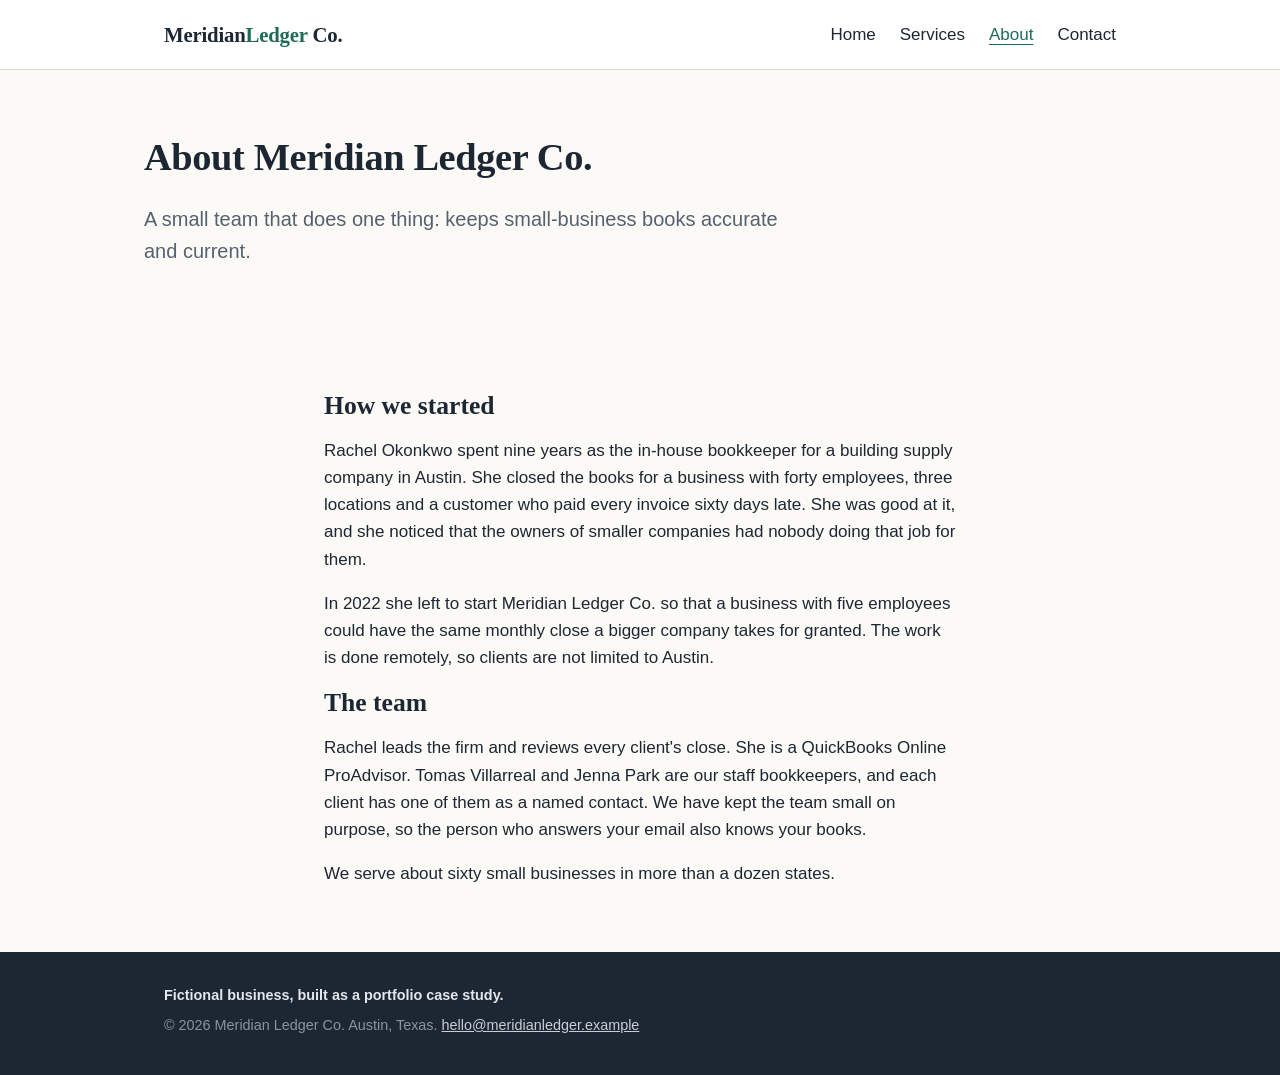
==== about.html @ feddd372 "Meridian Ledger Co. existing site (portfolio case study 3, fictional business) Co-Authored-By: Claud" ====
<!DOCTYPE html>
<html lang="en">
<head>
<meta charset="utf-8">
<meta name="viewport" content="width=device-width, initial-scale=1">
<title>About | Meridian Ledger Co.</title>
<meta name="description" content="Meridian Ledger Co. offers bookkeeping and tax services for small businesses.">
<link rel="stylesheet" href="style.css">
</head>
<body>
<a class="skip" href="#main">Skip to content</a>
<header class="site">
  <div class="wrap">
    <a class="brand" href="index.html">Meridian<span>Ledger</span> Co.</a>
    <nav aria-label="Main">
      <ul>
        <li><a href="index.html">Home</a></li>
        <li><a href="services.html">Services</a></li>
        <li><a href="about.html" aria-current="page">About</a></li>
        <li><a href="contact.html">Contact</a></li>
      </ul>
    </nav>
  </div>
</header>

<main id="main">
  <div class="wrap hero">
    <h1>About Meridian Ledger Co.</h1>
    <p class="lede">A small team that does one thing: keeps small-business books accurate and current.</p>
  </div>

  <section>
    <div class="wrap prose">
      <h2>How we started</h2>
      <p>Rachel Okonkwo spent nine years as the in-house bookkeeper for a building supply company in Austin. She closed the books for a business with forty employees, three locations and a customer who paid every invoice sixty days late. She was good at it, and she noticed that the owners of smaller companies had nobody doing that job for them.</p>
      <p>In 2022 she left to start Meridian Ledger Co. so that a business with five employees could have the same monthly close a bigger company takes for granted. The work is done remotely, so clients are not limited to Austin.</p>

      <h2>The team</h2>
      <p>Rachel leads the firm and reviews every client's close. She is a QuickBooks Online ProAdvisor. Tomas Villarreal and Jenna Park are our staff bookkeepers, and each client has one of them as a named contact. We have kept the team small on purpose, so the person who answers your email also knows your books.</p>
      <p>We serve about sixty small businesses in more than a dozen states.</p>
    </div>
  </section>
</main>

<footer class="site">
  <div class="wrap">
    <p class="disclosure">Fictional business, built as a portfolio case study.</p>
    <p>&copy; 2026 Meridian Ledger Co. Austin, Texas. <a href="mailto:hello@meridianledger.example">hello@meridianledger.example</a></p>
  </div>
</footer>
</body>
</html>
---- style.css ----
/* Meridian Ledger Co. site stylesheet. Plain hand-written CSS, no framework. */
:root {
  --ink: #1d2733;
  --muted: #566170;
  --paper: #fbfaf6;
  --rule: #ddd9cf;
  --green: #1f6b57;
  --green-dark: #17513f;
  --tint: #eef3ef;
  --faint: #8c93a0;
}

* { box-sizing: border-box; }

html { -webkit-text-size-adjust: 100%; }

body {
  margin: 0;
  font-family: -apple-system, BlinkMacSystemFont, "Segoe UI", Roboto, Helvetica, Arial, sans-serif;
  font-size: 1.0625rem;
  line-height: 1.6;
  color: var(--ink);
  background: var(--paper);
}

h1, h2, h3 { font-family: Georgia, "Times New Roman", serif; line-height: 1.2; margin: 0 0 0.6em; }
h1 { font-size: 2.4rem; letter-spacing: -0.01em; }
h2 { font-size: 1.6rem; }
h3 { font-size: 1.15rem; }

p { margin: 0 0 1em; }

a { color: var(--green); }
a:hover { color: var(--green-dark); }

.wrap { max-width: 62rem; margin: 0 auto; padding: 0 1.25rem; }

.skip { position: absolute; left: -999px; }
.skip:focus { left: 1rem; top: 1rem; background: #fff; padding: 0.5rem 0.75rem; z-index: 10; }

header.site { border-bottom: 1px solid var(--rule); background: #fff; }
header.site .wrap { display: flex; flex-wrap: wrap; align-items: center; justify-content: space-between; gap: 0.5rem 1.5rem; padding-top: 0.9rem; padding-bottom: 0.9rem; }

.brand { font-family: Georgia, serif; font-size: 1.3rem; font-weight: 700; color: var(--ink); text-decoration: none; letter-spacing: -0.01em; }
.brand span { color: var(--green); }

nav ul { list-style: none; margin: 0; padding: 0; display: flex; flex-wrap: wrap; gap: 0.25rem 1.5rem; }
nav a { color: var(--ink); text-decoration: none; padding: 0.4rem 0; display: inline-block; }
nav a:hover, nav a[aria-current="page"] { color: var(--green); text-decoration: underline; text-underline-offset: 4px; }

.hero { padding: 4rem 0 3.5rem; }
.hero p.lede { font-size: 1.25rem; max-width: 40rem; color: var(--muted); }

.btn { display: inline-block; background: var(--green); color: #fff; text-decoration: none; padding: 0.8rem 1.4rem; border-radius: 4px; font-weight: 600; }
.btn:hover { background: var(--green-dark); color: #fff; }

section { padding: 3rem 0; }
section.tint { background: var(--tint); }
section + section { border-top: 1px solid var(--rule); }
section.tint + section, section + section.tint { border-top: 0; }

.grid3 { display: grid; gap: 1.75rem; grid-template-columns: repeat(3, 1fr); }
.grid3 p { color: var(--muted); margin-bottom: 0; }

ol.steps { margin: 0; padding-left: 1.25rem; max-width: 42rem; }
ol.steps li { margin-bottom: 0.9rem; }

blockquote { margin: 0; max-width: 42rem; font-family: Georgia, serif; font-size: 1.25rem; line-height: 1.5; }
blockquote footer { margin-top: 0.75rem; font-family: -apple-system, "Segoe UI", sans-serif; font-size: 0.95rem; color: var(--muted); }

.prose { max-width: 42rem; }

footer.site { background: var(--ink); color: var(--faint); padding: 2rem 0; font-size: 0.9rem; }
footer.site a { color: #c9ced6; }
footer.site p { margin: 0 0 0.4rem; }
footer.site .disclosure { color: #e4e7ec; font-weight: 600; }

@media (max-width: 720px) {
  h1 { font-size: 1.9rem; }
  .hero { padding: 2.5rem 0 2.25rem; }
  .grid3 { grid-template-columns: 1fr; gap: 1.25rem; }
}
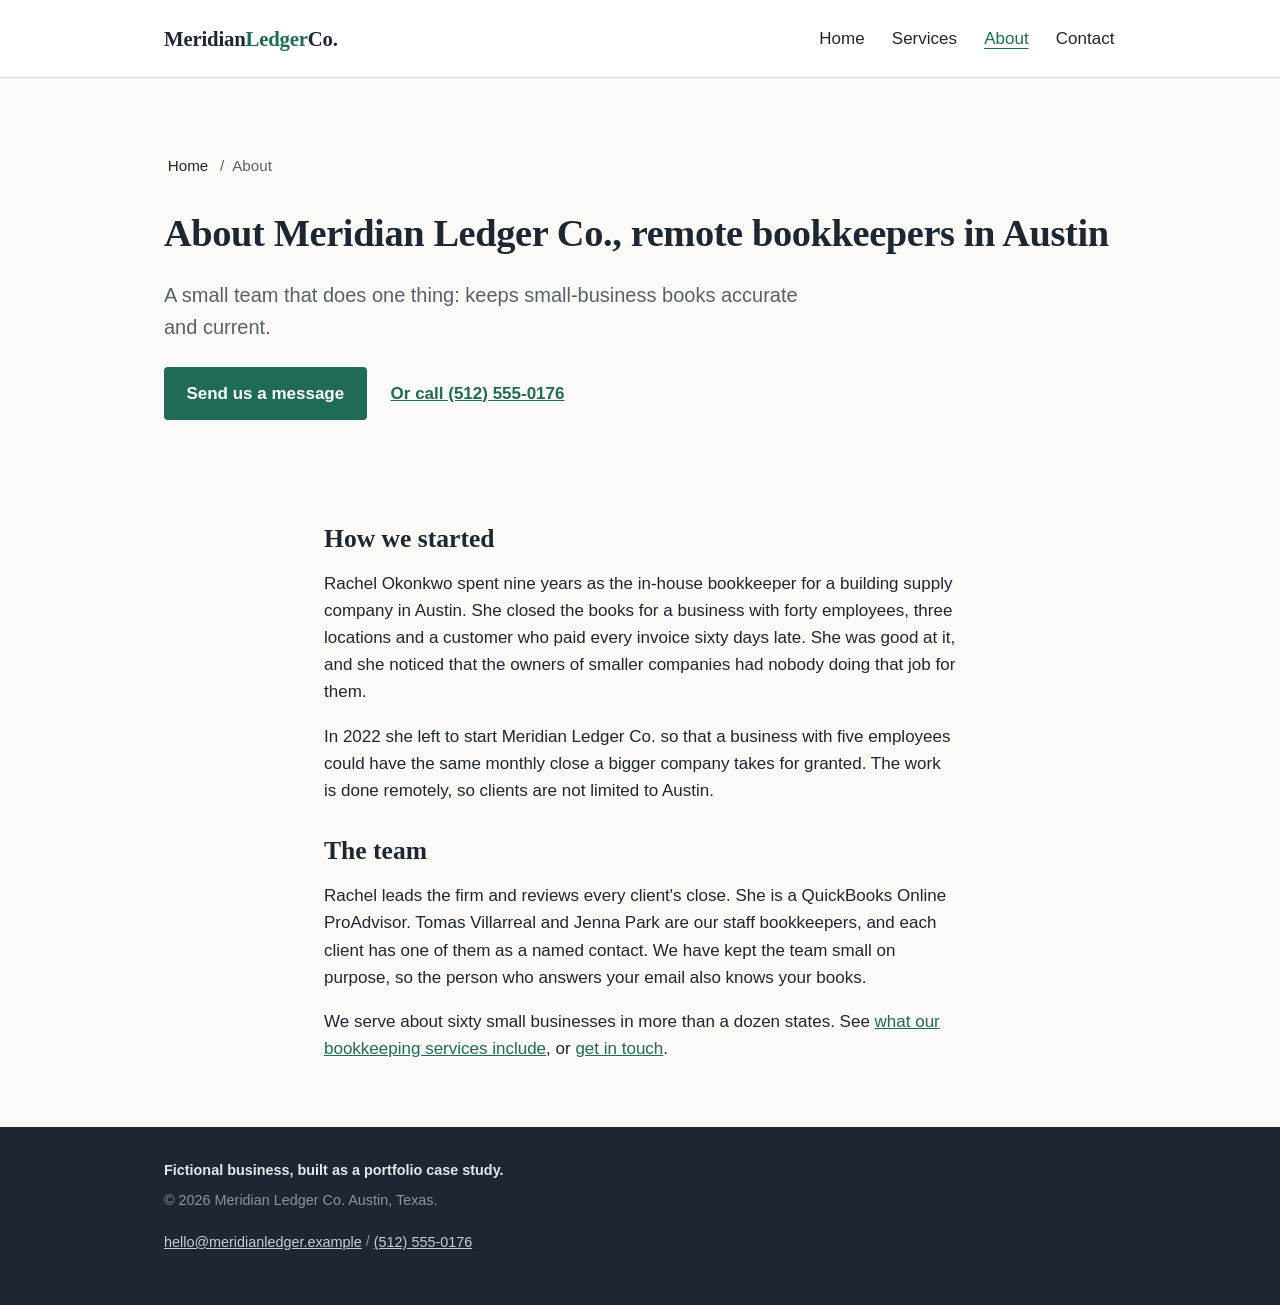
==== commit 9c330f43: "Add SEO and conversion fix: distinct titles and descriptions, service headings, contact form, schema" ====
--- a/about.html
+++ b/about.html
@@ -3,9 +3,100 @@
 <head>
 <meta charset="utf-8">
 <meta name="viewport" content="width=device-width, initial-scale=1">
-<title>About | Meridian Ledger Co.</title>
-<meta name="description" content="Meridian Ledger Co. offers bookkeeping and tax services for small businesses.">
+<title>About Our Austin Bookkeeping Team | Meridian Ledger Co.</title>
+<meta name="description" content="Meet the Austin team behind Meridian Ledger Co. Rachel Okonkwo, Tomas Villarreal and Jenna Park keep the books for about sixty small businesses. Get in touch.">
+<link rel="canonical" href="https://meridian-ledger-existing.vercel.app/about.html">
+<link rel="icon" href="favicon.svg" type="image/svg+xml">
+<link rel="icon" href="favicon.ico" sizes="32x32">
+<link rel="apple-touch-icon" href="apple-touch-icon.png">
+<meta property="og:type" content="website">
+<meta property="og:site_name" content="Meridian Ledger Co.">
+<meta property="og:locale" content="en_US">
+<meta property="og:title" content="About Our Austin Bookkeeping Team | Meridian Ledger Co.">
+<meta property="og:description" content="Meet the Austin team behind Meridian Ledger Co. Rachel Okonkwo, Tomas Villarreal and Jenna Park keep the books for about sixty small businesses. Get in touch.">
+<meta property="og:url" content="https://meridian-ledger-existing.vercel.app/about.html">
+<meta property="og:image" content="https://meridian-ledger-existing.vercel.app/og/meridian-ledger-share.png">
+<meta property="og:image:width" content="1200">
+<meta property="og:image:height" content="630">
+<meta property="og:image:alt" content="Meridian Ledger Co. Remote bookkeeping for small businesses, Austin, Texas">
+<meta name="twitter:card" content="summary_large_image">
+<meta name="twitter:title" content="About Our Austin Bookkeeping Team | Meridian Ledger Co.">
+<meta name="twitter:description" content="Meet the Austin team behind Meridian Ledger Co. Rachel Okonkwo, Tomas Villarreal and Jenna Park keep the books for about sixty small businesses. Get in touch.">
+<meta name="twitter:image" content="https://meridian-ledger-existing.vercel.app/og/meridian-ledger-share.png">
+<meta name="twitter:image:alt" content="Meridian Ledger Co. Remote bookkeeping for small businesses, Austin, Texas">
 <link rel="stylesheet" href="style.css">
+<script type="application/ld+json">
+{
+  "@context": "https://schema.org",
+  "@graph": [
+    {
+      "@type": "AccountingService",
+      "@id": "https://meridian-ledger-existing.vercel.app/#business",
+      "name": "Meridian Ledger Co.",
+      "url": "https://meridian-ledger-existing.vercel.app/",
+      "description": "Remote monthly bookkeeping, financial reports, tax preparation support, catch-up and cleanup, and payroll and sales tax coordination for small businesses. Based in Austin, Texas. The firm does not prepare or file tax returns.",
+      "image": "https://meridian-ledger-existing.vercel.app/og/meridian-ledger-share.png",
+      "email": "hello@meridianledger.example",
+      "telephone": "+1-512-555-0176",
+      "foundingDate": "2022",
+      "founder": {
+        "@type": "Person",
+        "name": "Rachel Okonkwo",
+        "jobTitle": "Owner"
+      },
+      "address": {
+        "@type": "PostalAddress",
+        "addressLocality": "Austin",
+        "addressRegion": "TX",
+        "addressCountry": "US"
+      },
+      "areaServed": {
+        "@type": "Country",
+        "name": "United States"
+      },
+      "openingHoursSpecification": [
+        {
+          "@type": "OpeningHoursSpecification",
+          "dayOfWeek": [
+            "Monday",
+            "Tuesday",
+            "Wednesday",
+            "Thursday",
+            "Friday"
+          ],
+          "opens": "08:30",
+          "closes": "17:00"
+        }
+      ],
+      "contactPoint": {
+        "@type": "ContactPoint",
+        "contactType": "customer service",
+        "telephone": "+1-512-555-0176",
+        "email": "hello@meridianledger.example",
+        "areaServed": "US",
+        "availableLanguage": "English"
+      }
+    },
+    {
+      "@type": "BreadcrumbList",
+      "itemListElement": [
+        {
+          "@type": "ListItem",
+          "position": 1,
+          "name": "Home",
+          "item": "https://meridian-ledger-existing.vercel.app/"
+        },
+        {
+          "@type": "ListItem",
+          "position": 2,
+          "name": "About",
+          "item": "https://meridian-ledger-existing.vercel.app/about.html"
+        }
+      ]
+    }
+  ]
+}
+</script>
 </head>
 <body>
 <a class="skip" href="#main">Skip to content</a>
@@ -25,8 +116,15 @@
 
 <main id="main">
   <div class="wrap hero">
-    <h1>About Meridian Ledger Co.</h1>
+    <nav class="crumbs" aria-label="Breadcrumb">
+      <ol>
+        <li><a href="index.html">Home</a></li>
+        <li aria-current="page">About</li>
+      </ol>
+    </nav>
+    <h1>About Meridian Ledger Co., remote bookkeepers in Austin</h1>
     <p class="lede">A small team that does one thing: keeps small-business books accurate and current.</p>
+    <p class="actions"><a class="btn" href="contact.html#message">Send us a message</a> <a class="btn-link" href="tel:+15125550176">Or call (512) 555-0176</a></p>
   </div>
 
   <section>
@@ -37,7 +135,7 @@
 
       <h2>The team</h2>
       <p>Rachel leads the firm and reviews every client's close. She is a QuickBooks Online ProAdvisor. Tomas Villarreal and Jenna Park are our staff bookkeepers, and each client has one of them as a named contact. We have kept the team small on purpose, so the person who answers your email also knows your books.</p>
-      <p>We serve about sixty small businesses in more than a dozen states.</p>
+      <p>We serve about sixty small businesses in more than a dozen states. See <a href="services.html">what our bookkeeping services include</a>, or <a href="contact.html#message">get in touch</a>.</p>
     </div>
   </section>
 </main>
@@ -45,7 +143,8 @@
 <footer class="site">
   <div class="wrap">
     <p class="disclosure">Fictional business, built as a portfolio case study.</p>
-    <p>&copy; 2026 Meridian Ledger Co. Austin, Texas. <a href="mailto:hello@meridianledger.example">hello@meridianledger.example</a></p>
+    <p>&copy; 2026 Meridian Ledger Co. Austin, Texas.</p>
+    <p class="foot-contact"><a href="mailto:hello@meridianledger.example">hello@meridianledger.example</a> <span aria-hidden="true">/</span> <a href="tel:+15125550176">(512) 555-0176</a></p>
   </div>
 </footer>
 </body>
--- a/style.css
+++ b/style.css
@@ -39,16 +39,19 @@
 .skip:focus { left: 1rem; top: 1rem; background: #fff; padding: 0.5rem 0.75rem; z-index: 10; }
 
 header.site { border-bottom: 1px solid var(--rule); background: #fff; }
+@media (min-width: 761px) {
+  header.site { position: sticky; top: 0; z-index: 5; }
+}
 header.site .wrap { display: flex; flex-wrap: wrap; align-items: center; justify-content: space-between; gap: 0.5rem 1.5rem; padding-top: 0.9rem; padding-bottom: 0.9rem; }
 
-.brand { font-family: Georgia, serif; font-size: 1.3rem; font-weight: 700; color: var(--ink); text-decoration: none; letter-spacing: -0.01em; }
+.brand { display: inline-flex; align-items: center; min-height: 48px; font-family: Georgia, serif; font-size: 1.3rem; font-weight: 700; color: var(--ink); text-decoration: none; letter-spacing: -0.01em; }
 .brand span { color: var(--green); }
 
 nav ul { list-style: none; margin: 0; padding: 0; display: flex; flex-wrap: wrap; gap: 0.25rem 1.5rem; }
-nav a { color: var(--ink); text-decoration: none; padding: 0.4rem 0; display: inline-block; }
+nav a { color: var(--ink); text-decoration: none; padding: 0 0.1rem; display: inline-flex; align-items: center; min-height: 48px; }
 nav a:hover, nav a[aria-current="page"] { color: var(--green); text-decoration: underline; text-underline-offset: 4px; }
 
-.hero { padding: 4rem 0 3.5rem; }
+.hero { padding: 4rem 1.25rem 3.5rem; }
 .hero p.lede { font-size: 1.25rem; max-width: 40rem; color: var(--muted); }
 
 .btn { display: inline-block; background: var(--green); color: #fff; text-decoration: none; padding: 0.8rem 1.4rem; border-radius: 4px; font-weight: 600; }
@@ -75,8 +78,54 @@
 footer.site p { margin: 0 0 0.4rem; }
 footer.site .disclosure { color: #e4e7ec; font-weight: 600; }
 
+/* SEO and conversion fix additions */
+:focus-visible { outline: 3px solid var(--green-dark); outline-offset: 2px; }
+
+.crumbs { margin: 0 0 1.25rem; font-size: 0.95rem; }
+.crumbs ol { list-style: none; margin: 0; padding: 0; display: flex; flex-wrap: wrap; align-items: center; gap: 0 0.5rem; color: var(--muted); }
+.crumbs li + li::before { content: "/"; margin-right: 0.5rem; color: var(--muted); }
+.crumbs a { display: inline-flex; align-items: center; justify-content: center; min-height: 48px; min-width: 48px; }
+
+.hero p.actions { display: flex; flex-wrap: wrap; align-items: center; gap: 0.5rem 1.5rem; margin: 1.5rem 0 0; }
+.btn-link { display: inline-flex; align-items: center; min-height: 48px; font-weight: 600; }
+.btn { min-height: 48px; border: 0; font: inherit; font-weight: 600; cursor: pointer; }
+a.btn { display: inline-flex; align-items: center; }
+
+.grid3 h3 a { display: inline-flex; align-items: center; min-height: 48px; }
+.grid3 h3 { margin-bottom: 0; }
+.more { margin: 1.75rem 0 0; }
+.prose h3 { margin-top: 1.75rem; }
+.prose h2 + h3 { margin-top: 0.5rem; }
+.prose h2 { margin-top: 2rem; }
+.prose h2:first-child { margin-top: 0; }
+
+.touch { display: inline-flex; align-items: center; min-height: 48px; }
+footer.site .foot-contact a { display: inline-flex; align-items: center; min-height: 48px; }
+
+.contact-grid { display: grid; gap: 3rem; grid-template-columns: minmax(0, 3fr) minmax(0, 2fr); align-items: start; }
+.contact-form h2, .contact-details h2 { margin-top: 0; }
+.field { margin-bottom: 1.25rem; }
+.field label { display: block; font-weight: 600; margin-bottom: 0.35rem; }
+.field input, .field select, .field textarea { display: block; width: 100%; min-height: 48px; padding: 0.65rem 0.8rem; font: inherit; color: var(--ink); background: #fff; border: 1px solid var(--muted); border-radius: 4px; }
+.field textarea { min-height: 8rem; }
+.note { color: var(--muted); font-size: 0.95rem; }
+.line { margin-bottom: 0.75rem; }
+.line .k { font-weight: 600; }
+.sent { display: none; padding: 1rem 1.25rem; margin-bottom: 1.5rem; background: var(--tint); border: 1px solid var(--green); border-radius: 4px; }
+.sent:target { display: block; }
+.sent p { margin: 0; }
+
+.crumbs + h1 { margin-top: 0; }
+
 @media (max-width: 720px) {
+  .contact-grid { grid-template-columns: 1fr; gap: 2rem; }
   h1 { font-size: 1.9rem; }
-  .hero { padding: 2.5rem 0 2.25rem; }
+  .hero { padding: 2.5rem 1.25rem 2.25rem; }
   .grid3 { grid-template-columns: 1fr; gap: 1.25rem; }
 }
+
+/* Sticky header from 761px up only (about 78px tall at 1280px). On phones it scrolls away: it is 134px tall at 375px (nav wraps), about 20 percent of the screen. */
+html { scroll-padding-top: 1rem; }
+@media (min-width: 761px) {
+  html { scroll-padding-top: 5.5rem; }
+}
